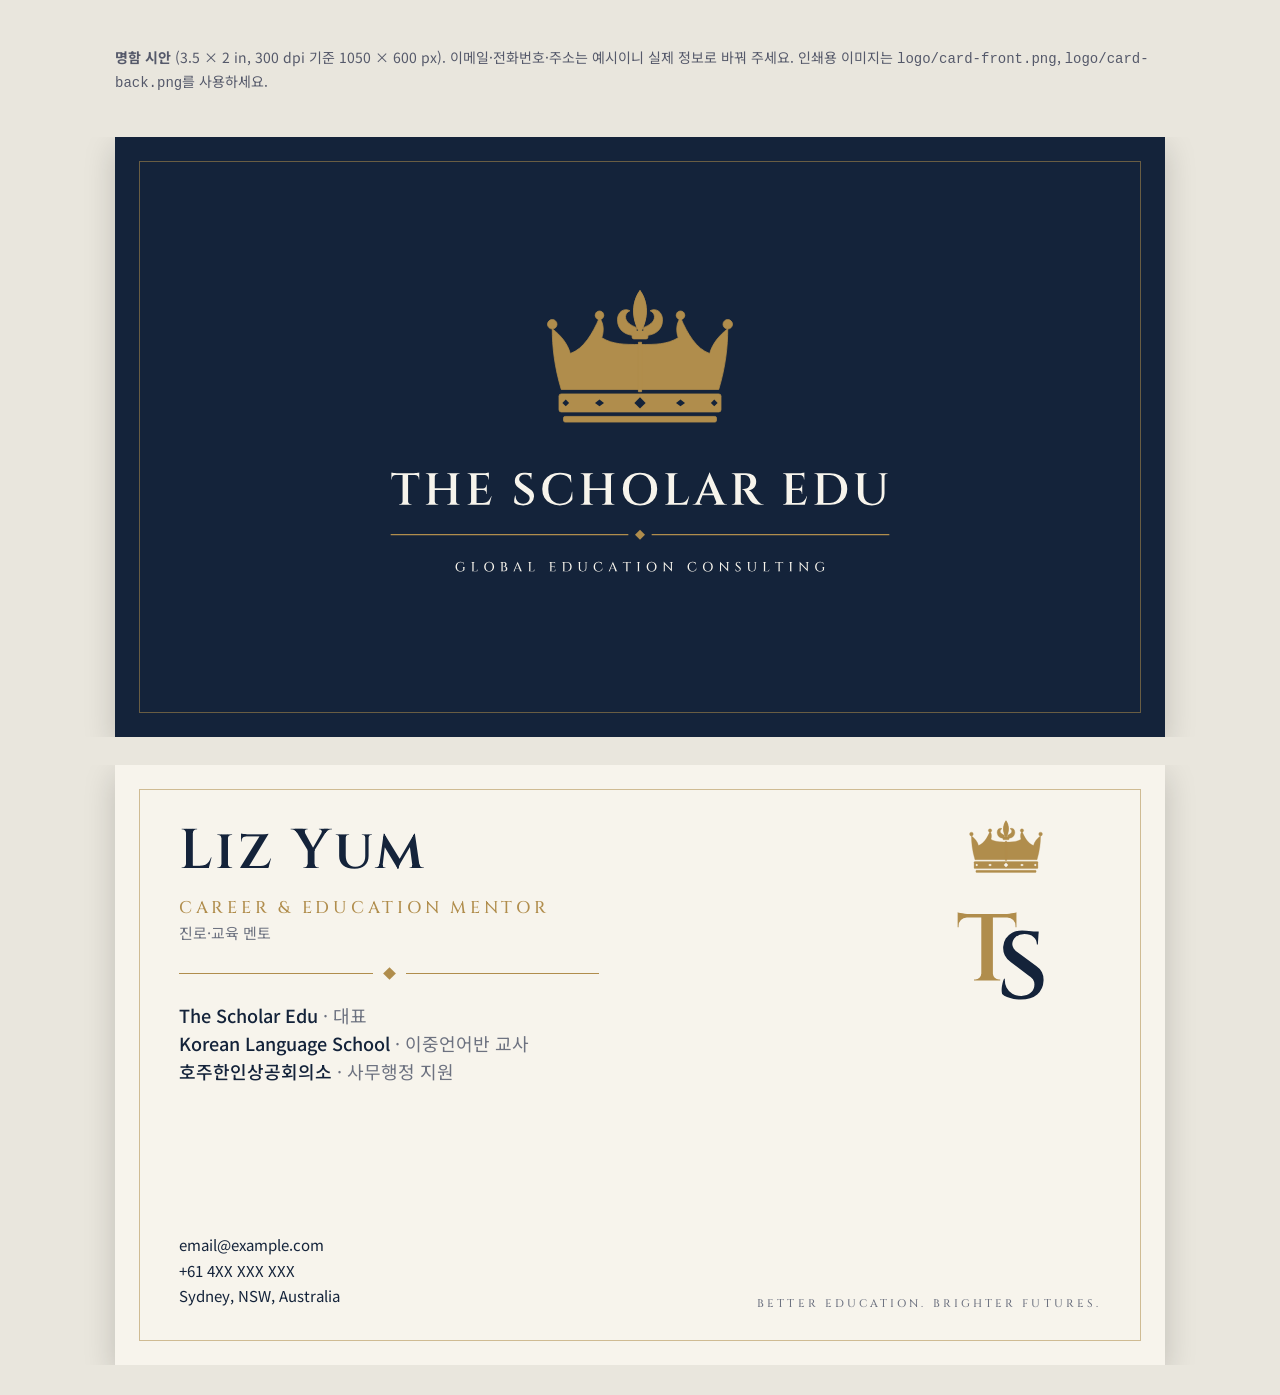
==== card.html @ 8b3b32e9 "Add The Scholar Edu logo set, business card, and apply navy/gold branding - logo/: stacked, horizont" ====
<!doctype html>
<html lang="ko">
<head>
  <meta charset="utf-8">
  <meta name="viewport" content="width=device-width, initial-scale=1">
  <title>Liz Yum — Business Card</title>
  <link rel="preconnect" href="https://fonts.googleapis.com">
  <link rel="preconnect" href="https://fonts.gstatic.com" crossorigin>
  <link href="https://fonts.googleapis.com/css2?family=Cinzel:wght@500;600&family=Noto+Sans+KR:wght@400;500&display=swap" rel="stylesheet">
  <style>
    :root { --navy: #14233a; --gold: #b08d4c; --cream: #f7f4ec; --muted: #6d7280; }
    * { box-sizing: border-box; }
    body { margin: 0; padding: 32px 16px; background: #e9e6dd; display: grid; gap: 28px; justify-items: center;
           font-family: "Noto Sans KR", "Apple SD Gothic Neo", sans-serif; }
    .note { max-width: 1050px; width: 100%; color: #55596a; font-size: 14px; line-height: 1.6; word-break: keep-all; }
    /* 3.5 x 2 in at 300 dpi = 1050 x 600 px */
    .card { width: 1050px; height: 600px; position: relative; overflow: hidden; box-shadow: 0 10px 30px rgba(0,0,0,.18); flex: none; }
    .wrap { width: 100%; display: grid; justify-items: center; overflow-x: auto; }
    .front { background: var(--navy); display: grid; place-items: center; }
    .front::after { content: ""; position: absolute; inset: 24px; border: 1px solid rgba(176,141,76,.55); pointer-events: none; }
    .front img { width: 600px; }
    .back { background: var(--cream); color: var(--navy); padding: 58px 64px; }
    .back::after { content: ""; position: absolute; inset: 24px; border: 1px solid rgba(176,141,76,.55); pointer-events: none; }
    .name { font: 600 56px/1 "Cinzel", serif; letter-spacing: .06em; margin: 0; }
    .role { font: 500 17px/1 "Cinzel", serif; letter-spacing: .22em; color: var(--gold); margin: 20px 0 6px; }
    .role-ko { font-size: 15px; color: var(--muted); margin: 0; }
    .rule { display: flex; align-items: center; gap: 12px; width: 420px; margin: 26px 0 24px; }
    .rule::before, .rule::after { content: ""; flex: 1; height: 1.5px; background: var(--gold); }
    .rule i { width: 9px; height: 9px; background: var(--gold); transform: rotate(45deg); }
    .roles { list-style: none; padding: 0; margin: 0; font-size: 18px; line-height: 1.55; }
    .roles b { font-weight: 500; }
    .roles span { color: var(--muted); }
    .contact { position: absolute; left: 64px; bottom: 56px; font-size: 15px; line-height: 1.7; color: var(--navy); }
    .mono { position: absolute; right: 64px; top: 46px; width: 190px; }
    .tagline { position: absolute; right: 64px; bottom: 56px; font: 500 11px/1 "Cinzel", serif; letter-spacing: .28em; color: var(--muted); }
  </style>
</head>
<body>
  <p class="note"><b>명함 시안</b> (3.5 × 2 in, 300 dpi 기준 1050 × 600 px). 이메일·전화번호·주소는 예시이니 실제 정보로 바꿔 주세요. 인쇄용 이미지는 <code>logo/card-front.png</code>, <code>logo/card-back.png</code>를 사용하세요.</p>

  <div class="wrap"><div class="card front" id="front">
    <img src="logo/scholar-logo-dark.svg" alt="The Scholar Edu — Global Education Consulting">
  </div></div>

  <div class="wrap"><div class="card back" id="back">
    <h1 class="name">Liz Yum</h1>
    <p class="role">CAREER &amp; EDUCATION MENTOR</p>
    <p class="role-ko">진로·교육 멘토</p>
    <div class="rule"><i></i></div>
    <ul class="roles">
      <li><b>The Scholar Edu</b> <span>· 대표</span></li>
      <li><b>Korean Language School</b> <span>· 이중언어반 교사</span></li>
      <li><b>호주한인상공회의소</b> <span>· 사무행정 지원</span></li>
    </ul>
    <div class="contact">email@example.com<br>+61 4XX XXX XXX<br>Sydney, NSW, Australia</div>
    <img class="mono" src="logo/scholar-monogram-light.svg" alt="TS monogram">
    <div class="tagline">BETTER EDUCATION. BRIGHTER FUTURES.</div>
  </div></div>
</body>
</html>
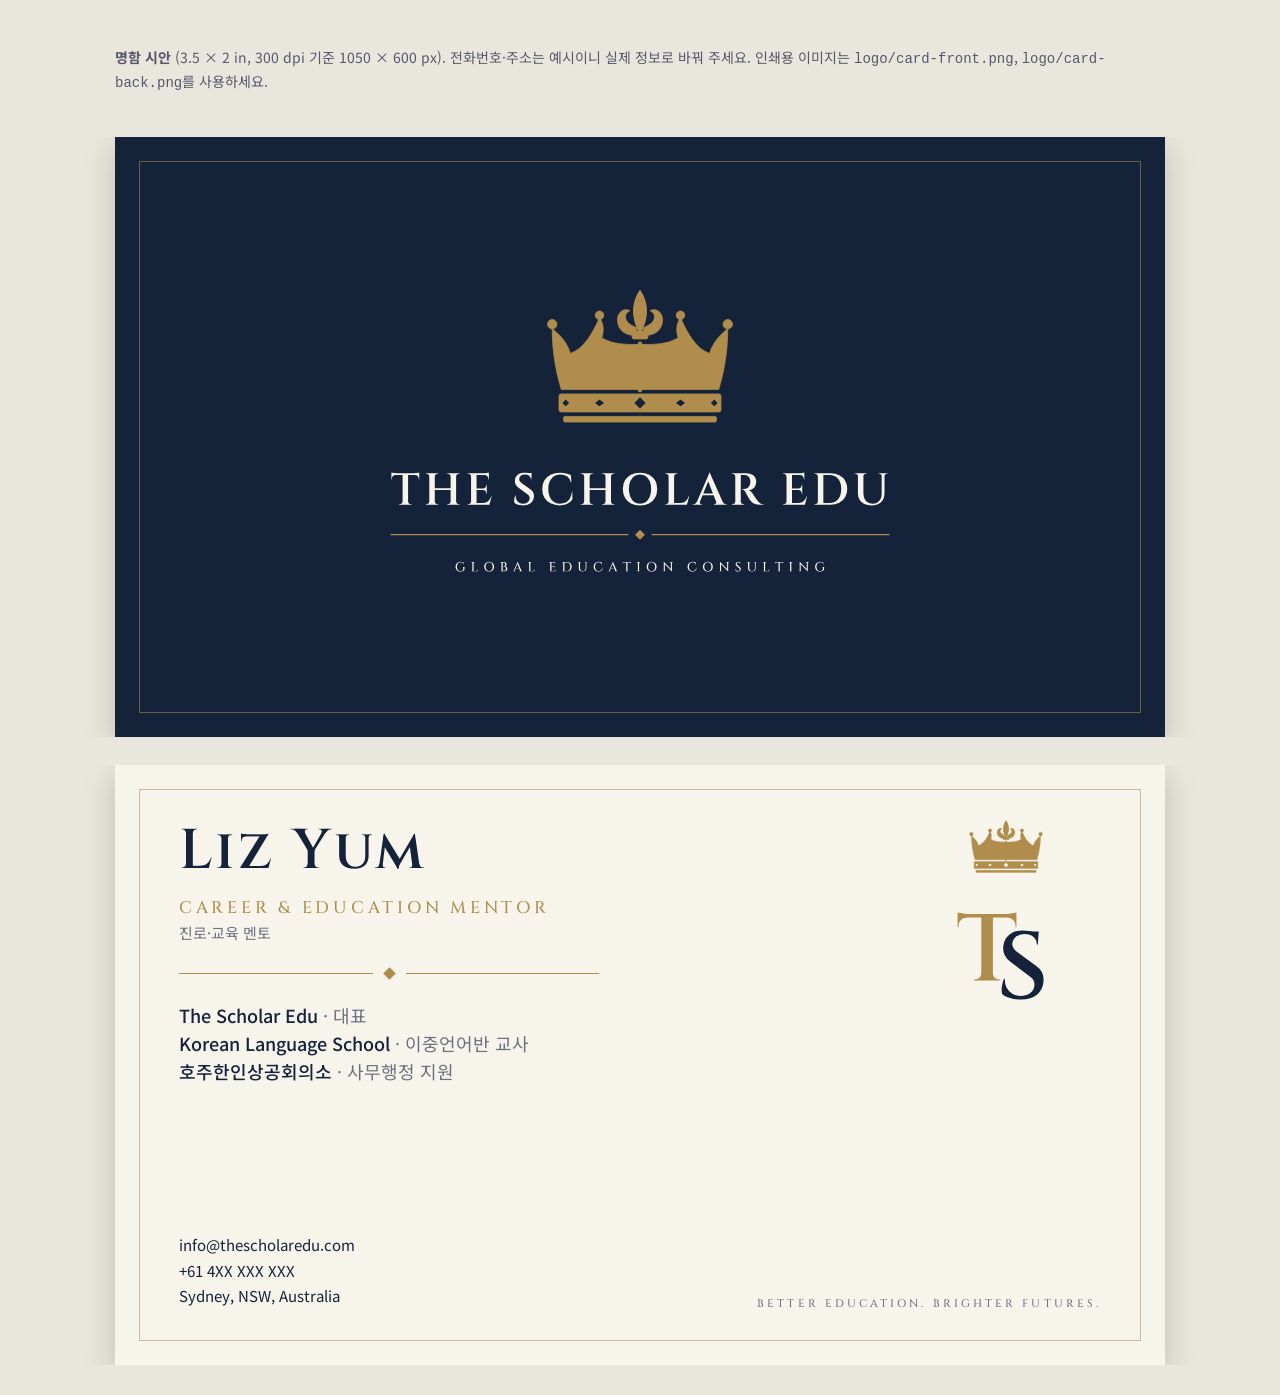
==== commit d9730fa9: "Set contact email to info@thescholaredu.com (site form and business card) Co-Authored-By: Claude Son" ====
--- a/card.html
+++ b/card.html
@@ -36,7 +36,7 @@
   </style>
 </head>
 <body>
-  <p class="note"><b>명함 시안</b> (3.5 × 2 in, 300 dpi 기준 1050 × 600 px). 이메일·전화번호·주소는 예시이니 실제 정보로 바꿔 주세요. 인쇄용 이미지는 <code>logo/card-front.png</code>, <code>logo/card-back.png</code>를 사용하세요.</p>
+  <p class="note"><b>명함 시안</b> (3.5 × 2 in, 300 dpi 기준 1050 × 600 px). 전화번호·주소는 예시이니 실제 정보로 바꿔 주세요. 인쇄용 이미지는 <code>logo/card-front.png</code>, <code>logo/card-back.png</code>를 사용하세요.</p>
 
   <div class="wrap"><div class="card front" id="front">
     <img src="logo/scholar-logo-dark.svg" alt="The Scholar Edu — Global Education Consulting">
@@ -52,7 +52,7 @@
       <li><b>Korean Language School</b> <span>· 이중언어반 교사</span></li>
       <li><b>호주한인상공회의소</b> <span>· 사무행정 지원</span></li>
     </ul>
-    <div class="contact">email@example.com<br>+61 4XX XXX XXX<br>Sydney, NSW, Australia</div>
+    <div class="contact">info@thescholaredu.com<br>+61 4XX XXX XXX<br>Sydney, NSW, Australia</div>
     <img class="mono" src="logo/scholar-monogram-light.svg" alt="TS monogram">
     <div class="tagline">BETTER EDUCATION. BRIGHTER FUTURES.</div>
   </div></div>
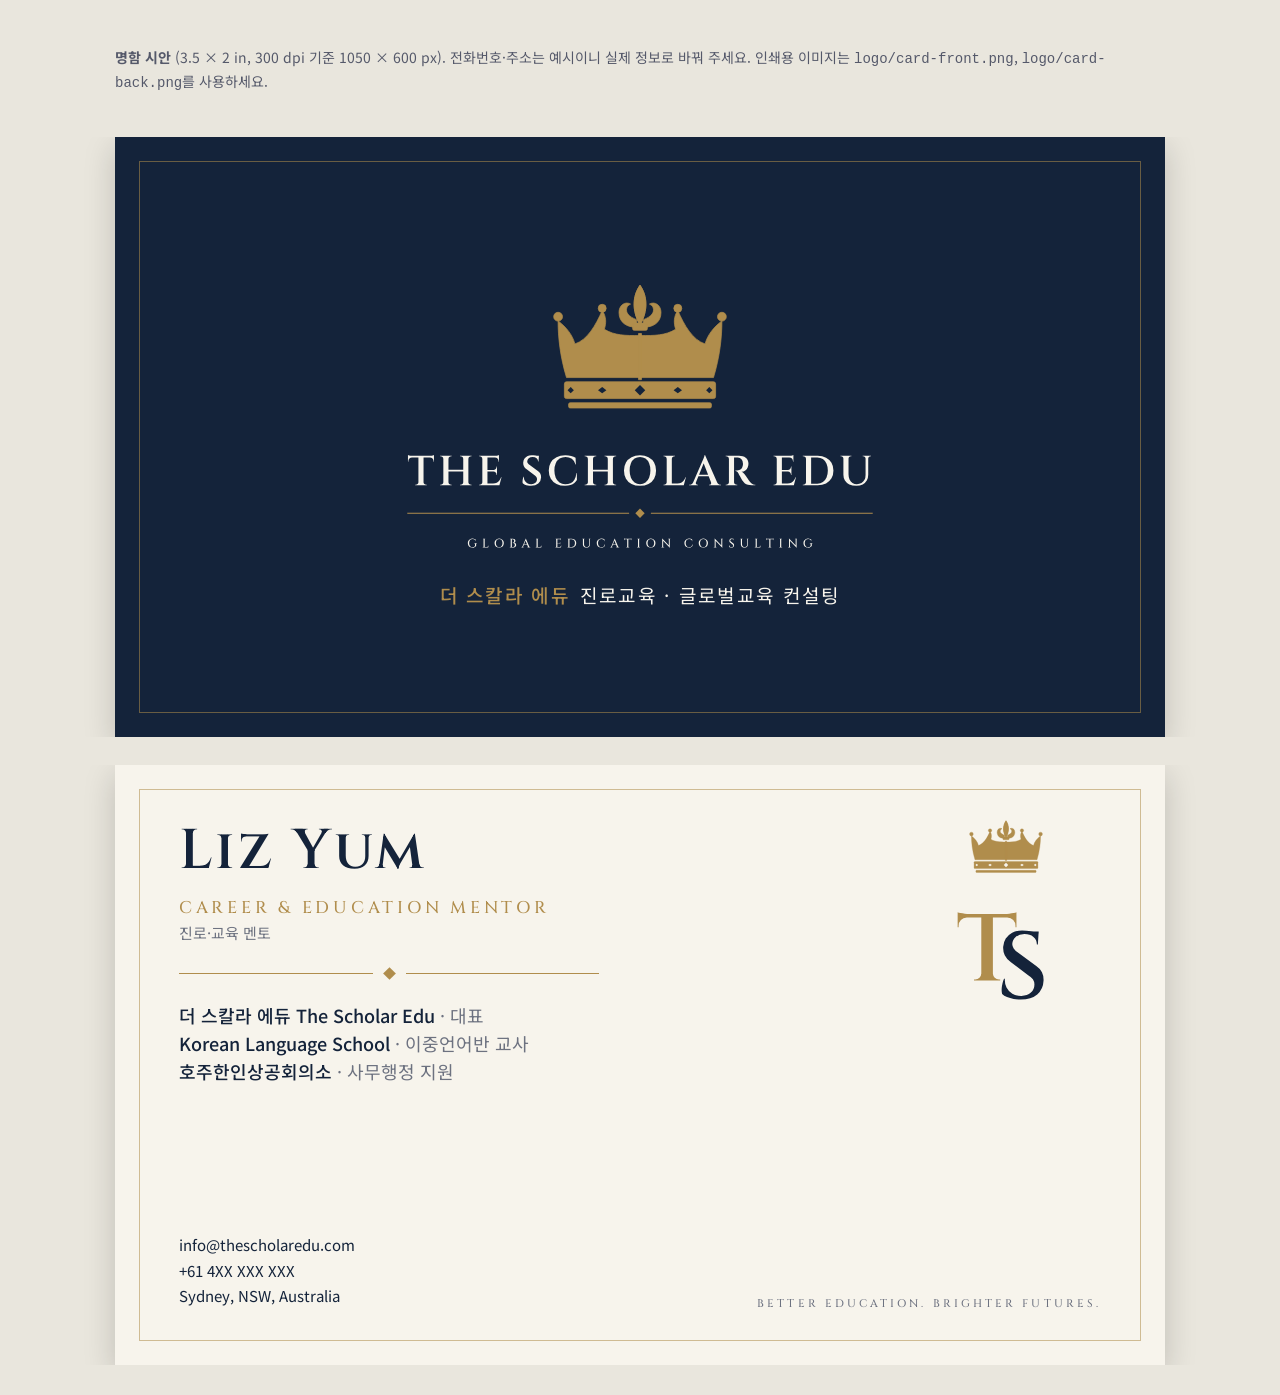
==== commit a9c69469: "Add Korean name and descriptor (더 스칼라 에듀, 진로교육 · 글로벌교육 컨설팅) to site and card Co-Authored-By: Claude " ====
--- a/card.html
+++ b/card.html
@@ -16,9 +16,11 @@
     /* 3.5 x 2 in at 300 dpi = 1050 x 600 px */
     .card { width: 1050px; height: 600px; position: relative; overflow: hidden; box-shadow: 0 10px 30px rgba(0,0,0,.18); flex: none; }
     .wrap { width: 100%; display: grid; justify-items: center; overflow-x: auto; }
-    .front { background: var(--navy); display: grid; place-items: center; }
+    .front { background: var(--navy); display: flex; flex-direction: column; align-items: center; justify-content: center; gap: 4px; }
+    .ko-line { margin: 0; color: var(--cream); font-size: 19px; letter-spacing: .12em; text-align: center; }
+    .ko-line b { font-weight: 500; color: var(--gold); margin-right: 10px; }
     .front::after { content: ""; position: absolute; inset: 24px; border: 1px solid rgba(176,141,76,.55); pointer-events: none; }
-    .front img { width: 600px; }
+    .front img { width: 560px; }
     .back { background: var(--cream); color: var(--navy); padding: 58px 64px; }
     .back::after { content: ""; position: absolute; inset: 24px; border: 1px solid rgba(176,141,76,.55); pointer-events: none; }
     .name { font: 600 56px/1 "Cinzel", serif; letter-spacing: .06em; margin: 0; }
@@ -40,6 +42,7 @@
 
   <div class="wrap"><div class="card front" id="front">
     <img src="logo/scholar-logo-dark.svg" alt="The Scholar Edu — Global Education Consulting">
+    <p class="ko-line"><b>더 스칼라 에듀</b>진로교육 · 글로벌교육 컨설팅</p>
   </div></div>
 
   <div class="wrap"><div class="card back" id="back">
@@ -48,7 +51,7 @@
     <p class="role-ko">진로·교육 멘토</p>
     <div class="rule"><i></i></div>
     <ul class="roles">
-      <li><b>The Scholar Edu</b> <span>· 대표</span></li>
+      <li><b>더 스칼라 에듀 The Scholar Edu</b> <span>· 대표</span></li>
       <li><b>Korean Language School</b> <span>· 이중언어반 교사</span></li>
       <li><b>호주한인상공회의소</b> <span>· 사무행정 지원</span></li>
     </ul>
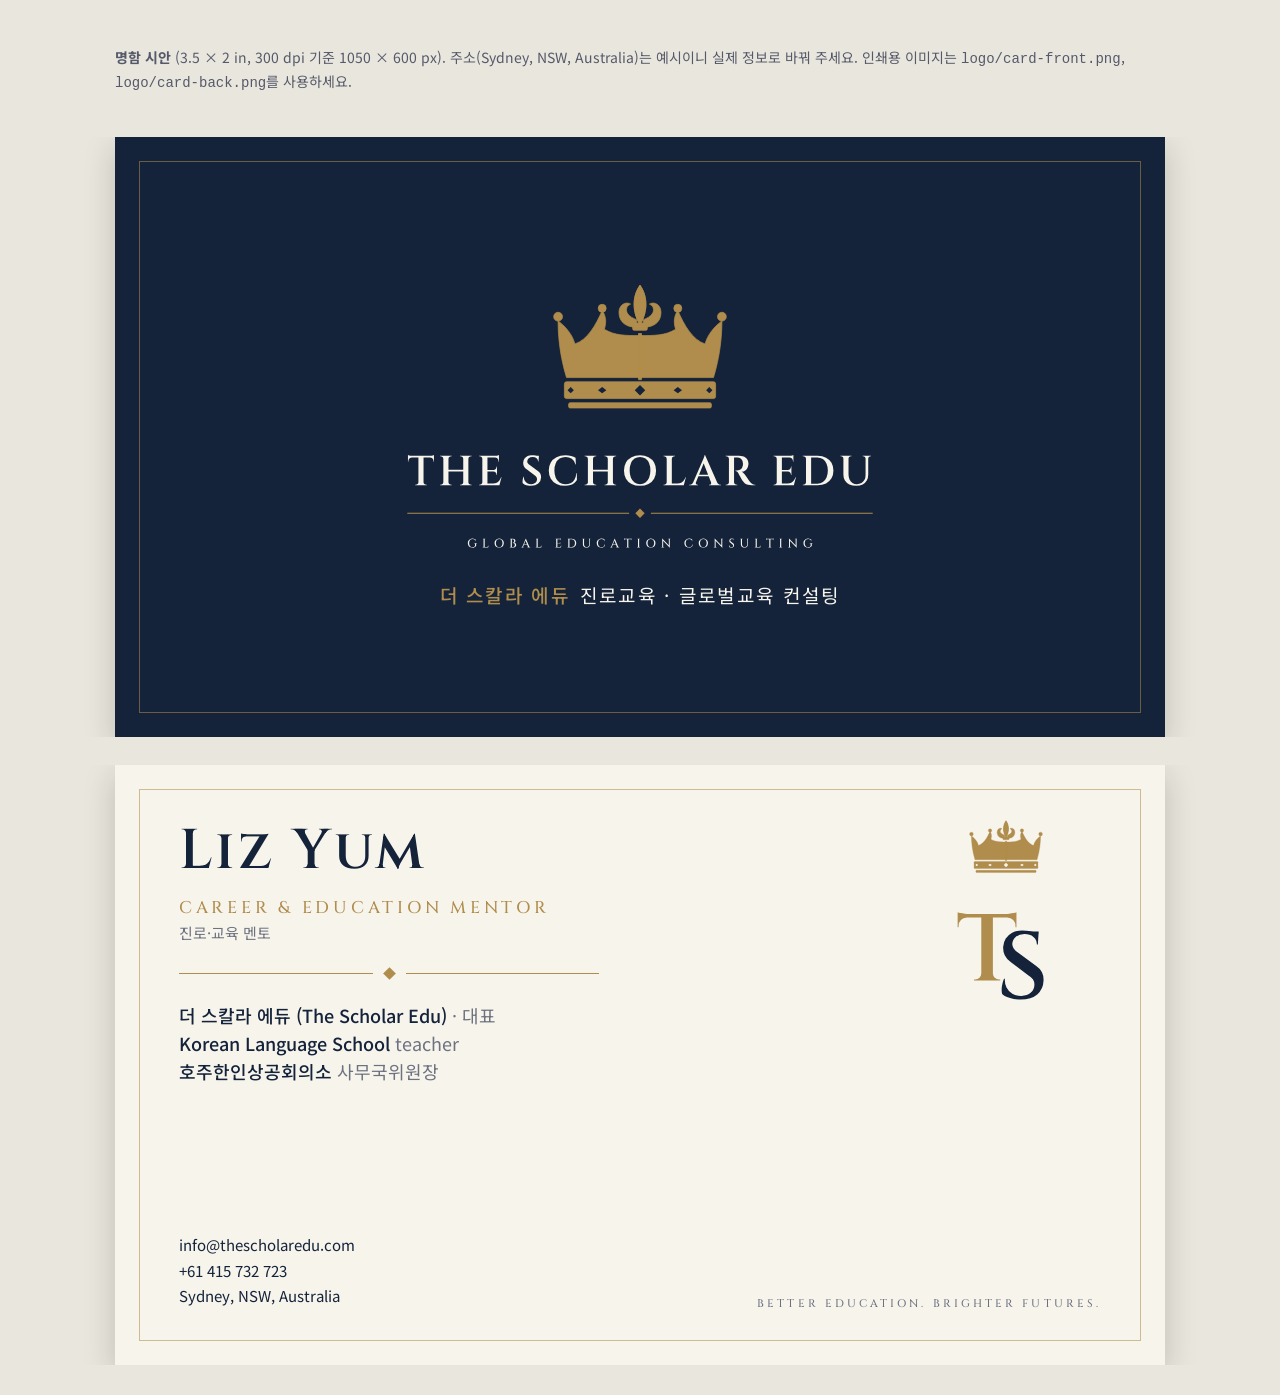
==== commit 2bf17871: "Update mentor roles; add phone to business card Co-Authored-By: Claude Sonnet 5.5 <noreply@anthropic" ====
--- a/card.html
+++ b/card.html
@@ -38,7 +38,7 @@
   </style>
 </head>
 <body>
-  <p class="note"><b>명함 시안</b> (3.5 × 2 in, 300 dpi 기준 1050 × 600 px). 전화번호·주소는 예시이니 실제 정보로 바꿔 주세요. 인쇄용 이미지는 <code>logo/card-front.png</code>, <code>logo/card-back.png</code>를 사용하세요.</p>
+  <p class="note"><b>명함 시안</b> (3.5 × 2 in, 300 dpi 기준 1050 × 600 px). 주소(Sydney, NSW, Australia)는 예시이니 실제 정보로 바꿔 주세요. 인쇄용 이미지는 <code>logo/card-front.png</code>, <code>logo/card-back.png</code>를 사용하세요.</p>
 
   <div class="wrap"><div class="card front" id="front">
     <img src="logo/scholar-logo-dark.svg" alt="The Scholar Edu — Global Education Consulting">
@@ -51,11 +51,11 @@
     <p class="role-ko">진로·교육 멘토</p>
     <div class="rule"><i></i></div>
     <ul class="roles">
-      <li><b>더 스칼라 에듀 The Scholar Edu</b> <span>· 대표</span></li>
-      <li><b>Korean Language School</b> <span>· 이중언어반 교사</span></li>
-      <li><b>호주한인상공회의소</b> <span>· 사무행정 지원</span></li>
+      <li><b>더 스칼라 에듀 (The Scholar Edu)</b> <span>· 대표</span></li>
+      <li><b>Korean Language School</b> <span>teacher</span></li>
+      <li><b>호주한인상공회의소</b> <span>사무국위원장</span></li>
     </ul>
-    <div class="contact">info@thescholaredu.com<br>+61 4XX XXX XXX<br>Sydney, NSW, Australia</div>
+    <div class="contact">info@thescholaredu.com<br>+61 415 732 723<br>Sydney, NSW, Australia</div>
     <img class="mono" src="logo/scholar-monogram-light.svg" alt="TS monogram">
     <div class="tagline">BETTER EDUCATION. BRIGHTER FUTURES.</div>
   </div></div>
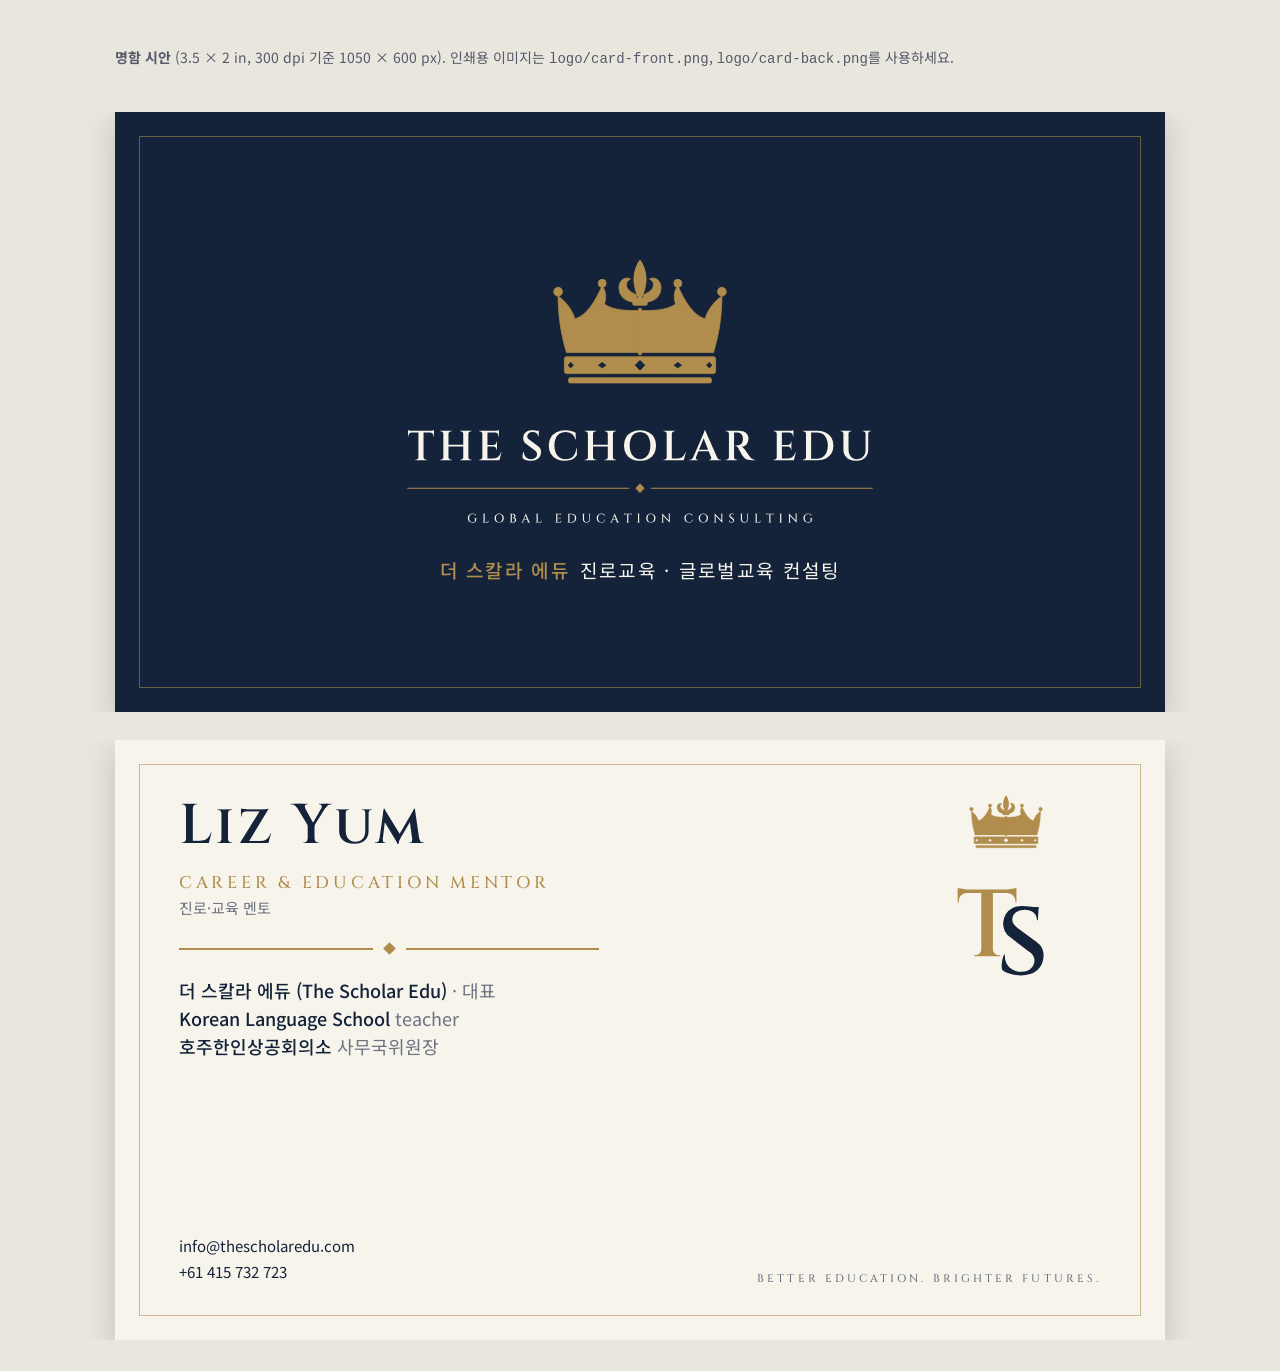
==== commit 40379e0e: "Programs: job-related seminar program (2 categories) + career change & study program; remove address" ====
--- a/card.html
+++ b/card.html
@@ -38,7 +38,7 @@
   </style>
 </head>
 <body>
-  <p class="note"><b>명함 시안</b> (3.5 × 2 in, 300 dpi 기준 1050 × 600 px). 주소(Sydney, NSW, Australia)는 예시이니 실제 정보로 바꿔 주세요. 인쇄용 이미지는 <code>logo/card-front.png</code>, <code>logo/card-back.png</code>를 사용하세요.</p>
+  <p class="note"><b>명함 시안</b> (3.5 × 2 in, 300 dpi 기준 1050 × 600 px). 인쇄용 이미지는 <code>logo/card-front.png</code>, <code>logo/card-back.png</code>를 사용하세요.</p>
 
   <div class="wrap"><div class="card front" id="front">
     <img src="logo/scholar-logo-dark.svg" alt="The Scholar Edu — Global Education Consulting">
@@ -55,7 +55,7 @@
       <li><b>Korean Language School</b> <span>teacher</span></li>
       <li><b>호주한인상공회의소</b> <span>사무국위원장</span></li>
     </ul>
-    <div class="contact">info@thescholaredu.com<br>+61 415 732 723<br>Sydney, NSW, Australia</div>
+    <div class="contact">info@thescholaredu.com<br>+61 415 732 723</div>
     <img class="mono" src="logo/scholar-monogram-light.svg" alt="TS monogram">
     <div class="tagline">BETTER EDUCATION. BRIGHTER FUTURES.</div>
   </div></div>
